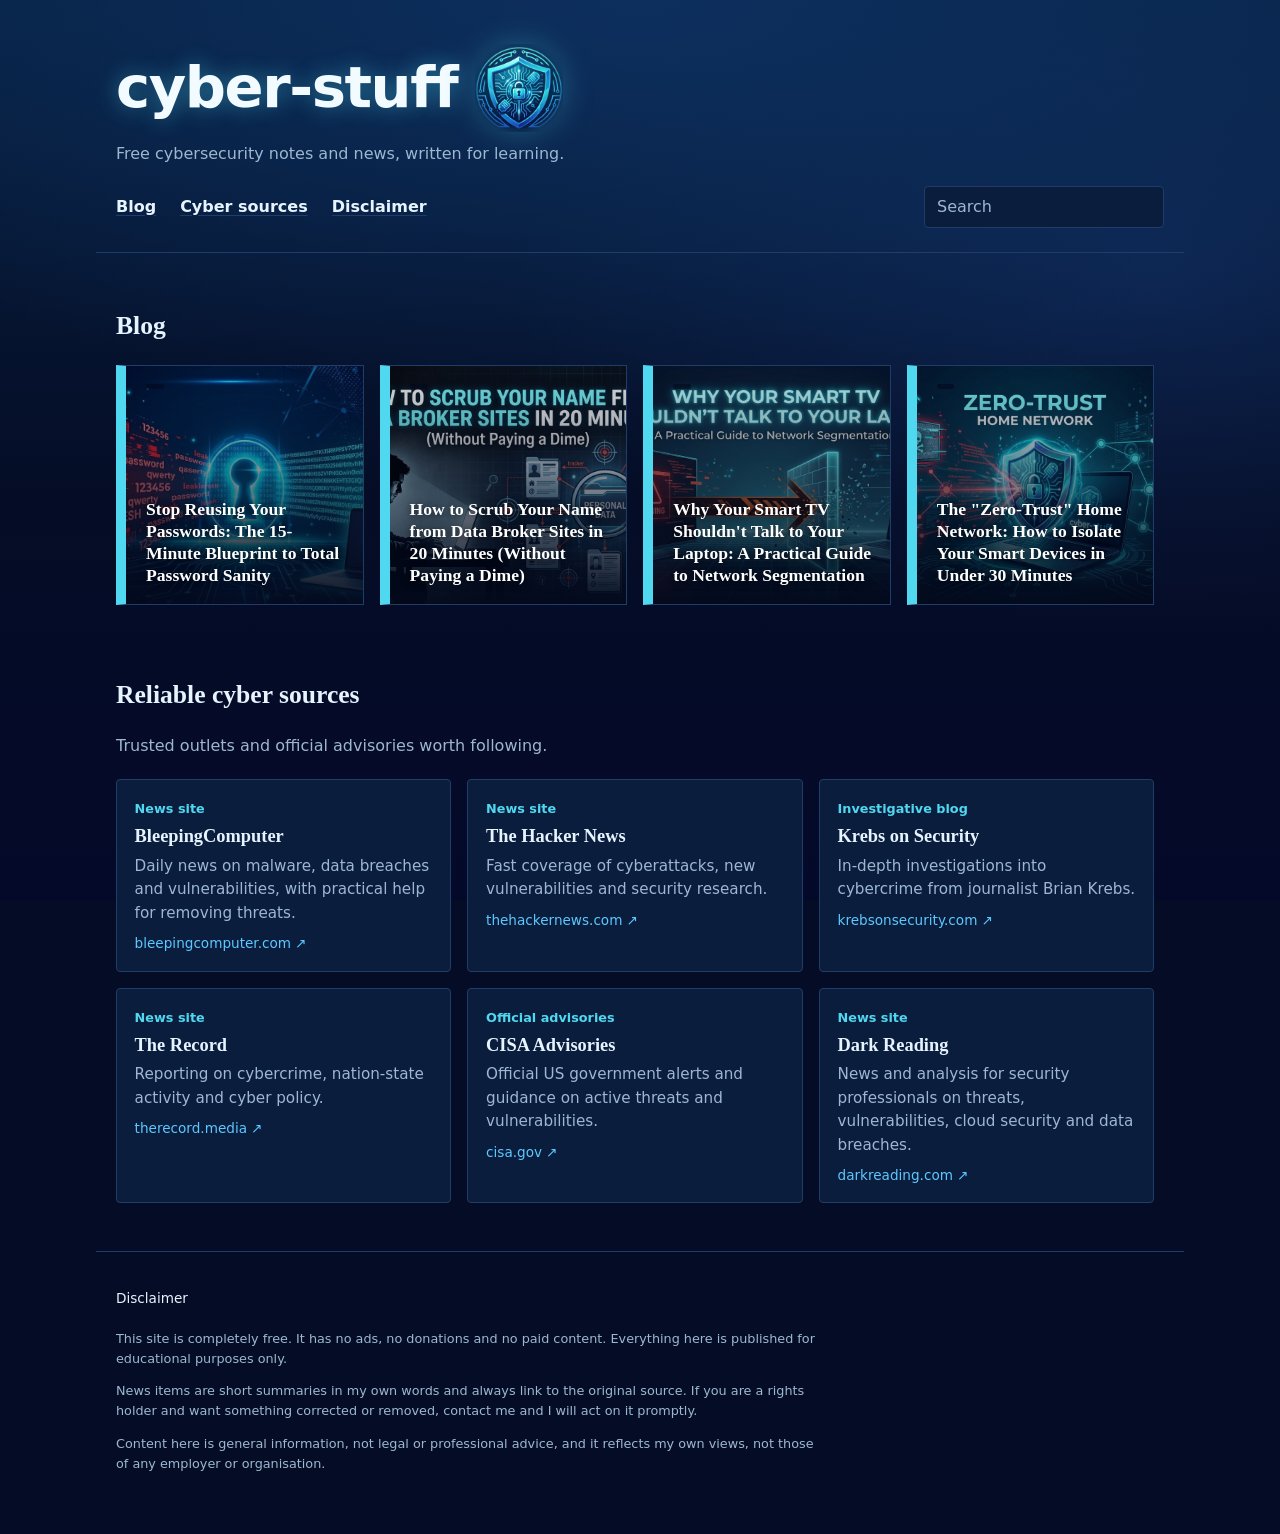
==== index.html @ f1bd8bb1 "Add files via upload" ====
<!DOCTYPE html>
<html lang="en">
<head>
<meta charset="utf-8">
<meta name="viewport" content="width=device-width, initial-scale=1">
<title>cyber-stuff</title>
<link rel="icon" type="image/png" href="favicon.png">
<link rel="stylesheet" href="style.css">
</head>
<body>

<header class="masthead">
  <div class="brand">
    <h1 id="site-name">cyber-stuff</h1>
    <img class="logo" src="logo-mark.png" alt="cyber-stuff logo" width="88" height="88">
  </div>
  <p id="site-tagline">Free cybersecurity notes and news, written for learning.</p>
  <div class="navrow">
    <div class="search">
      <input type="search" id="search" placeholder="Search" aria-label="Search" autocomplete="off"
             aria-controls="search-results" aria-expanded="false">
      <ul id="search-results" role="listbox" hidden></ul>
    </div>
    <nav aria-label="Sections">
      <a href="#blog">Blog</a>
      <a href="#news">Cyber sources</a>
      <a href="#disclaimer">Disclaimer</a>
    </nav>
  </div>
</header>

<main class="layout">
  <section id="blog" aria-labelledby="blog-h">
    <h2 id="blog-h">Blog</h2>
    <div class="tags scroller" id="blog-list" tabindex="0" role="region" aria-label="Blog posts"></div>
  </section>

  <section id="news" aria-labelledby="news-h">
  <h2 id="news-h">Reliable cyber sources</h2>
  <p class="lead">Trusted outlets and official advisories worth following.</p>
  <ul class="sources scroller" id="news-list" tabindex="0" aria-label="Reliable cyber news sources"></ul>
</section>
</main>

<footer id="disclaimer">
  <h2>Disclaimer</h2>
  <p>This site is completely free. It has no ads, no donations and no paid content. Everything here is published for educational purposes only.</p>
  <p>News items are short summaries in my own words and always link to the original source. If you are a rights holder and want something corrected or removed, contact me and I will act on it promptly.</p>
  <p>Content here is general information, not legal or professional advice, and it reflects my own views, not those of any employer or organisation.</p>
</footer>

<script src="posts.js"></script>
<script>
(function () {
  var esc = function (s) {
    var d = document.createElement('div'); d.textContent = s == null ? '' : s; return d.innerHTML;
  };

  document.getElementById('site-name').textContent = SITE.name;
  document.getElementById('site-tagline').textContent = SITE.tagline;
  document.title = SITE.name;

  var blog = document.getElementById('blog-list');
  var posts = blogPosts.length ? blogPosts : [
    { empty: true, kind: 'Recovery tool' },
    { empty: true, kind: 'Security advice' },
    { empty: true, kind: 'Security advice' }
  ];
  blog.innerHTML = posts.map(function (p, i) {
    if (p.empty) {
      return '<article class="tag empty"><span class="kind">' + esc(p.kind) + '</span>' +
        '<h3>Empty slot</h3><p>The next post will appear here.</p></article>';
    }
    if (p.image) {
      return '<article class="tag photo" id="blog-' + i + '" style="background-image:url(\'' + esc(p.image) + '\')">' +
        '<span class="kind">' + esc(p.kind) + '</span>' +
        '<h3><a href="' + esc(p.url) + '">' + esc(p.title) + '</a></h3></article>';
    }
    return '<article class="tag" id="blog-' + i + '"><span class="kind">' + esc(p.kind) + '</span>' +
      '<h3><a href="' + esc(p.url) + '">' + esc(p.title) + '</a></h3>' +
      '<p>' + esc(p.summary) + '</p><time>' + esc(p.date) + '</time></article>';
  }).join('');

 function hostOf(u) {
  try { return new URL(u).hostname.replace(/^www\./, ''); } catch (e) { return u; }
}

//Cybersources formula

var news = document.getElementById('news-list');
var sources = newsSources.length ? newsSources : [{ empty: true }, { empty: true }, { empty: true }, { empty: true }];
news.innerHTML = sources.map(function (s, i) {
  if (s.empty) {
    return '<li class="source empty"><h3>Empty slot</h3><p>A source name, link and short description will appear here.</p></li>';
  }
  return '<li class="source" id="news-' + i + '">' +
    '<span class="stype">' + esc(s.type) + '</span>' +
    '<h3><a href="' + esc(s.url) + '" rel="noopener noreferrer" target="_blank">' + esc(s.name) + '</a></h3>' +
    '<p>' + esc(s.description) + '</p>' +
    '<p class="host">' + esc(hostOf(s.url)) + ' &#8599;</p></li>';
}).join('');

  // Search across blog posts, news items and the disclaimer
  var input = document.getElementById('search');
  var menu = document.getElementById('search-results');

  function entries() {
    var list = [];
    blogPosts.forEach(function (p, i) {
      list.push({ type: 'Blog', title: p.title, id: 'blog-' + i,
        text: [p.title, p.summary, p.kind].join(' ') });
    });
    newsSources.forEach(function (s, i) {
  list.push({ type: 'Source', title: s.name, id: 'news-' + i,
    text: [s.name, s.description, s.type].join(' ') });
  });
    list.push({ type: 'Page', title: 'Disclaimer', id: 'disclaimer',
      text: document.getElementById('disclaimer').textContent });
    return list;
  }

  function closeMenu() { menu.hidden = true; input.setAttribute('aria-expanded', 'false'); }

  function go(id) {
    var el = document.getElementById(id);
    closeMenu();
    if (!el) return;
    el.scrollIntoView({ block: 'center' });
    el.classList.add('hit');
    setTimeout(function () { el.classList.remove('hit'); }, 2500);
  }

  function runSearch() {
    var q = input.value.trim().toLowerCase();
    if (!q) { closeMenu(); return; }
    var found = entries().filter(function (e) { return e.text.toLowerCase().indexOf(q) !== -1; }).slice(0, 8);
    menu.innerHTML = found.length
      ? found.map(function (e) {
          return '<li role="option"><button type="button" data-id="' + esc(e.id) + '">' +
            '<span class="rtype">' + esc(e.type) + '</span> ' + esc(e.title) + '</button></li>';
        }).join('')
      : '<li class="none">No results</li>';
    menu.hidden = false;
    input.setAttribute('aria-expanded', 'true');
  }

  input.addEventListener('input', runSearch);
  input.addEventListener('focus', runSearch);
  input.addEventListener('keydown', function (e) { if (e.key === 'Escape') closeMenu(); });
  menu.addEventListener('click', function (e) {
    var b = e.target.closest('button');
    if (b) go(b.getAttribute('data-id'));
  });
  document.addEventListener('click', function (e) {
    if (!e.target.closest('.search')) closeMenu();
  });
})();
</script>
</body>
</html>
---- style.css ----
:root {
  --paper: #050d26;
  --card: #0b1d3d;
  --ink: #e6f4ff;
  --slate: #9db7d1;
  --line: #1f3d68;
  --amber: #4fd8f0;   /* bright cyan accent: tag strips, focus rings, highlights */
  --teal: #5cc8ff;    /* links and scrollbars */
  --serif: Charter, "Iowan Old Style", "Palatino Linotype", Georgia, serif;
  --sans: system-ui, -apple-system, "Segoe UI", Roboto, sans-serif;
}

* { box-sizing: border-box; }
html {
  scroll-padding-top: 1rem;
  background: var(--paper);
}
body {
  margin: 0;
  min-height: 100vh;
  color: var(--ink);
  font-family: var(--sans);
  line-height: 1.55;
  background:
    radial-gradient(ellipse 80% 45% at 50% 0%, #0d2f5e 0%, rgba(13,47,94,0) 100%),
    radial-gradient(ellipse 50% 40% at 90% 30%, rgba(47,111,224,.18) 0%, rgba(47,111,224,0) 100%),
    linear-gradient(180deg, #072142 0%, #050d26 55%, #040929 100%);
  background-repeat: no-repeat;
  background-attachment: fixed;
}
a { color: var(--teal); text-underline-offset: 3px; }
a:focus-visible { outline: 3px solid var(--amber); outline-offset: 2px; }

/* Masthead with logo */
.masthead {
  max-width: 68rem;
  margin: 0 auto;
  padding: 2.75rem 1.25rem 1.5rem;
  border-bottom: 1px solid var(--line);
}
.brand { display: flex; align-items: center; gap: 1.1rem; margin-bottom: .6rem; }
.masthead h1 {
  font-family: var(--sans);
  font-weight: 700;
  font-size: clamp(2.2rem, 6vw, 3.6rem);
  line-height: 1.05;
  margin: 0;
  letter-spacing: -0.025em;
  color: #f2fbff;
  text-shadow: 0 0 22px rgba(79,216,240,.45);
}
.logo {
  width: clamp(3.5rem, 9vw, 5.5rem);
  height: auto;
  flex: none;
  filter: drop-shadow(0 0 16px rgba(79,216,240,.35));
}
.masthead p { margin: 0 0 1.25rem; color: var(--slate); max-width: 40rem; }
.masthead nav { display: flex; gap: 1.5rem; flex-wrap: wrap; }
.masthead nav a { color: var(--ink); font-weight: 600; text-decoration-color: var(--line); }
.masthead nav a:hover { color: var(--amber); }

/* Layout: blog on top, news below */
.layout {
  max-width: 68rem;
  margin: 0 auto;
  padding: 2rem 1.25rem 1rem;
  display: grid;
  grid-template-columns: 1fr;
  gap: 3rem;
}

section h2, footer h2 {
  font-family: var(--serif);
  font-size: 1.6rem;
  margin-bottom:1.25rem;
}
.lead { margin: 0 0 1.25rem; color: var(--slate); }

/* Blog cards styled as evidence tags */
.tags { display: grid; gap: 1rem; grid-template-columns: repeat(auto-fill, minmax(15rem, 1fr)); }
.tag {
  position: relative;
  background: var(--card);
  border: 1px solid var(--line);
  border-left: 10px solid var(--amber);
  padding: 1.1rem 1.1rem 1.1rem 1.25rem;
  min-height: 10rem;
}
.tag::before {
  content: "";
  position: absolute;
  top: .8rem; right: .8rem;
  width: .8rem; height: .8rem;
  border-radius: 50%;
  border: 2px solid var(--line);
  background: var(--paper);
}
.tag .kind { font-size: .85rem; color: var(--slate); font-weight: 600; }
.tag h3 { font-family: var(--serif); font-size: 1.2rem; line-height: 1.25; margin: .5rem 0 .4rem; }
.tag h3 a { color: var(--ink); text-decoration: none; }
.tag h3 a:hover { text-decoration: underline; }
.tag p { margin: 0 0 .5rem; color: var(--slate); font-size: .95rem; }
time { font-size: .85rem; color: var(--slate); }
.tag.empty { border-left-color: var(--line); border-style: dashed; border-left-width: 10px; background: transparent; }
.tag.empty h3 { color: var(--slate); }


/* Independent scroll areas */
.scroller {
  max-height: 70vh;
  overflow-y: auto;
  padding-right: .6rem;
  scrollbar-width: thin;
  scrollbar-color: var(--teal) var(--line);
}
.scroller::-webkit-scrollbar { width: 8px; }
.scroller::-webkit-scrollbar-track { background: var(--line); border-radius: 4px; }
.scroller::-webkit-scrollbar-thumb { background: var(--teal); border-radius: 4px; }
.scroller:focus-visible { outline: 3px solid var(--amber); outline-offset: 4px; }

/* Footer disclaimer: small, regular weight */
footer {
  max-width: 68rem;
  margin: 2rem auto 0;
  padding: 1.5rem 1.25rem 3rem;
  border-top: 1px solid var(--line);
}
footer h2 { font-family: var(--sans); font-size: .85rem; font-weight: 400; }
footer p { max-width: 44rem; color: var(--slate); font-size: .8rem; font-weight: 400; }

/* Search (right side of the nav row) */
.navrow { display: flex; align-items: center; gap: 1.5rem; flex-wrap: wrap; }
.search { position: relative; width: 15rem; max-width: 100%; order: 2; margin-left: auto; }
.search input {
  width: 100%;
  font: inherit;
  padding: .45rem .75rem;
  color: var(--ink);
  background: var(--card);
  border: 1px solid var(--line);
  border-radius: 4px;
}
.search input::placeholder { color: var(--slate); }
.search input:focus-visible { outline: 3px solid var(--amber); outline-offset: 1px; }
#search-results {
  position: absolute;
  top: calc(100% + 4px);
  left: 0;
  right: 0;
  z-index: 10;
  margin: 0;
  padding: .25rem;
  list-style: none;
  background: var(--card);
  border: 1px solid var(--teal);
  border-radius: 4px;
  max-height: 18rem;
  overflow-y: auto;
}
#search-results[hidden] { display: none; }
#search-results button {
  display: block;
  width: 100%;
  text-align: left;
  font: inherit;
  font-size: .95rem;
  padding: .5rem .6rem;
  color: var(--ink);
  background: none;
  border: 0;
  border-radius: 3px;
  cursor: pointer;
}
#search-results button:hover,
#search-results button:focus-visible { background: #12315c; outline: none; }
#search-results .rtype { color: var(--teal); font-size: .8rem; margin-right: .35rem; }
#search-results .none { padding: .5rem .6rem; color: var(--slate); font-size: .95rem; }
.hit { outline: 3px solid var(--amber); outline-offset: 3px; }

/* Photo cards on the home page */
.tag.photo {
  display: flex;
  flex-direction: column;
  justify-content: space-between;
  min-height: 15rem;
  background-color: var(--card);
  background-size: cover;
  background-position: center;
  isolation: isolate;
  overflow: hidden;
}
.tag.photo::before { display: none; }
.tag.photo::after {
  content: "";
  position: absolute;
  inset: 0;
  z-index: -1;
  background: linear-gradient(to top, rgba(3,9,28,.93) 0%, rgba(3,9,28,.55) 45%, rgba(3,9,28,.12) 100%);
}
.tag.photo .kind {
  align-self: flex-start;
  margin: 0;
  padding: .15rem .55rem;
  color: #c9efff;
  background: rgba(3,9,28,.6);
  border-radius: 3px;
}
.tag.photo h3 { margin: 2.5rem 0 0; font-size: 1.1rem; color: #fff; text-shadow: 0 1px 8px rgba(0,0,0,.7); }
.tag.photo h3 a { color: #fff; }
.tag.photo h3 a::after { content: ""; position: absolute; inset: 0; z-index: 1; }
.tag.photo:hover h3 a { text-decoration: underline; }

/* Blog post pages */
.post-head {
  max-width: 46rem;
  margin: 0 auto;
  padding: 1.75rem 1.25rem .5rem;
  display: flex;
  align-items: center;
  justify-content: space-between;
  gap: 1rem;
  flex-wrap: wrap;
}
.brand-link { display: inline-flex; align-items: center; gap: .6rem; color: var(--ink); font-weight: 700; text-decoration: none; letter-spacing: -0.01em; }
.logo-sm { width: 2.5rem; height: auto; filter: drop-shadow(0 0 10px rgba(79,216,240,.35)); }
.post-head .back { font-size: .95rem; }
.post { max-width: 46rem; margin: 0 auto; padding: 1.5rem 1.25rem 2rem; }
.post .meta { margin: 0 0 .4rem; color: var(--slate); font-size: .9rem; }
.post h1 { font-family: var(--serif); font-size: clamp(1.8rem, 4.5vw, 2.6rem); line-height: 1.15; margin: 0 0 1.5rem; letter-spacing: -0.015em; color: #f2fbff; }
.post h2 { font-family: var(--serif); font-size: 1.6rem; line-height: 1.25; margin: 2.4rem 0 .6rem; }
.post h3 { font-family: var(--serif); font-size: 1.25rem; margin: 1.8rem 0 .4rem; color: var(--amber); }
.post p, .post li { font-size: 1.08rem; line-height: 1.7; }
.post p { margin: 0 0 1rem; }
.post ul { padding-left: 1.3rem; margin: 0 0 1rem; }
.post li { margin-bottom: .4rem; }
.post strong { color: #fff; }
.post figure { margin: 2rem 0; }
.post img { display: block; max-width: 100%; height: auto; border-radius: 4px; border: 1px solid var(--line); background: #fff; }

/* Wide comparison table inside a blog post */
.table-wrap {
  width: min(68rem, calc(100vw - 2.5rem));
  margin: 1.5rem 0 2rem;
  position: relative;
  left: 50%;
  transform: translateX(-50%);
  overflow-x: auto;
  border: 1px solid var(--line);
  border-radius: 4px;
  scrollbar-width: thin;
  scrollbar-color: var(--teal) var(--line);
}
.table-wrap:focus-visible { outline: 3px solid var(--amber); outline-offset: 3px; }
table.compare { border-collapse: collapse; width: 100%; min-width: 60rem; font-size: .9rem; }
table.compare th, table.compare td {
  padding: .75rem .8rem;
  text-align: left;
  vertical-align: top;
  border-bottom: 1px solid var(--line);
  line-height: 1.45;
}
table.compare thead th { background: var(--card); color: var(--amber); font-size: .85rem; white-space: nowrap; }
table.compare tbody th { color: #fff; font-weight: 700; white-space: nowrap; }
table.compare tbody tr:nth-child(even) { background: rgba(11,29,61,.55); }
table.compare tbody tr:last-child th, table.compare tbody tr:last-child td { border-bottom: 0; }
table.compare ul { margin: 0; padding-left: 1.1rem; }
.post table.compare li { font-size: inherit; line-height: 1.45; margin-bottom: .3rem; }

/* ===== Responsive layout: desktop, tablet, mobile ===== */

/* Prevent any sideways page scroll (the wide table scrolls inside its own box) */
body { overflow-x: hidden; }
img { max-width: 100%; }

/* Very large screens: scale everything up slightly */
@media (min-width: 1400px) {
  html { font-size: 106.25%; }
}

/* Tablet (up to 900px) */
@media (max-width: 900px) {
  .masthead { padding: 2rem 1.25rem 1.25rem; }
  .layout { padding-top: 1.5rem; gap: 2.25rem; }
  .tags { grid-template-columns: repeat(2, minmax(0, 1fr)); }
  .scroller { max-height: 65vh; }
  .post-head, .post { max-width: 40rem; }
}

/* Mobile (up to 600px) */
@media (max-width: 600px) {
  .masthead { padding: 1.5rem 1rem 1rem; }
  .masthead h1 { font-size: 2rem; }
  .brand { gap: .75rem; }
  .logo { width: 3.25rem; }

  /* Navigation: links first, search below at full width */
  .navrow { gap: .9rem; }
  .masthead nav { gap: 1.1rem; }
  .masthead nav a { padding: .35rem 0; }
  .search { order: 2; width: 100%; margin-left: 0; }
  .search input { font-size: 16px; padding: .6rem .8rem; } /* 16px stops iPhone auto-zoom */
  #search-results button { padding: .75rem .6rem; }          /* bigger touch targets */

  /* Layout */
  .layout { padding: 1.25rem 1rem .5rem; gap: 2rem; }
  section h2 { font-size: 1.4rem; }
  .tags { grid-template-columns: 1fr; }
  .tag.photo { min-height: 12.5rem; }
  .scroller { max-height: 60vh; padding-right: .4rem; }

  /* Blog post pages */
  .post-head { padding: 1.25rem 1rem .25rem; }
  .post { padding: 1rem 1rem 1.5rem; }
  .post h1 { font-size: 1.7rem; }
  .post h2 { font-size: 1.35rem; margin-top: 2rem; }
  .post p, .post li { font-size: 1.02rem; line-height: 1.65; }
  .table-wrap { margin: 1.25rem 0 1.5rem; }

  /* Footer */
  footer { padding: 1.25rem 1rem 2.5rem; }
}

/* Reliable news sources */
.sources {
  list-style: none;
  margin: 0;
  padding: 0 .6rem 0 0;
  display: grid;
  gap: 1rem;
  grid-template-columns: repeat(auto-fill, minmax(min(17rem, 100%), 1fr));
}
.source {
  position: relative;
  background: var(--card);
  border: 1px solid var(--line);
  border-radius: 4px;
  padding: 1rem 1.1rem;
}
.source:hover { border-color: var(--teal); }
.source:focus-within { outline: 3px solid var(--amber); outline-offset: 2px; }
.source .stype {
  display: inline-block;
  font-size: .8rem;
  font-weight: 600;
  color: var(--amber);
  margin-bottom: .4rem;
}
.source h3 { font-family: var(--serif); font-size: 1.15rem; line-height: 1.25; margin: 0 0 .4rem; }
.source h3 a { color: var(--ink); text-decoration: none; }
.source h3 a:focus-visible { outline: none; }
.source h3 a::after { content: ""; position: absolute; inset: 0; }   /* whole card is clickable */
.source p { margin: 0 0 .5rem; color: var(--slate); font-size: .95rem; }
.source .host { margin: 0; font-size: .85rem; color: var(--teal); }
.source.empty { border-style: dashed; background: transparent; }
.source.empty h3 { color: var(--slate); }
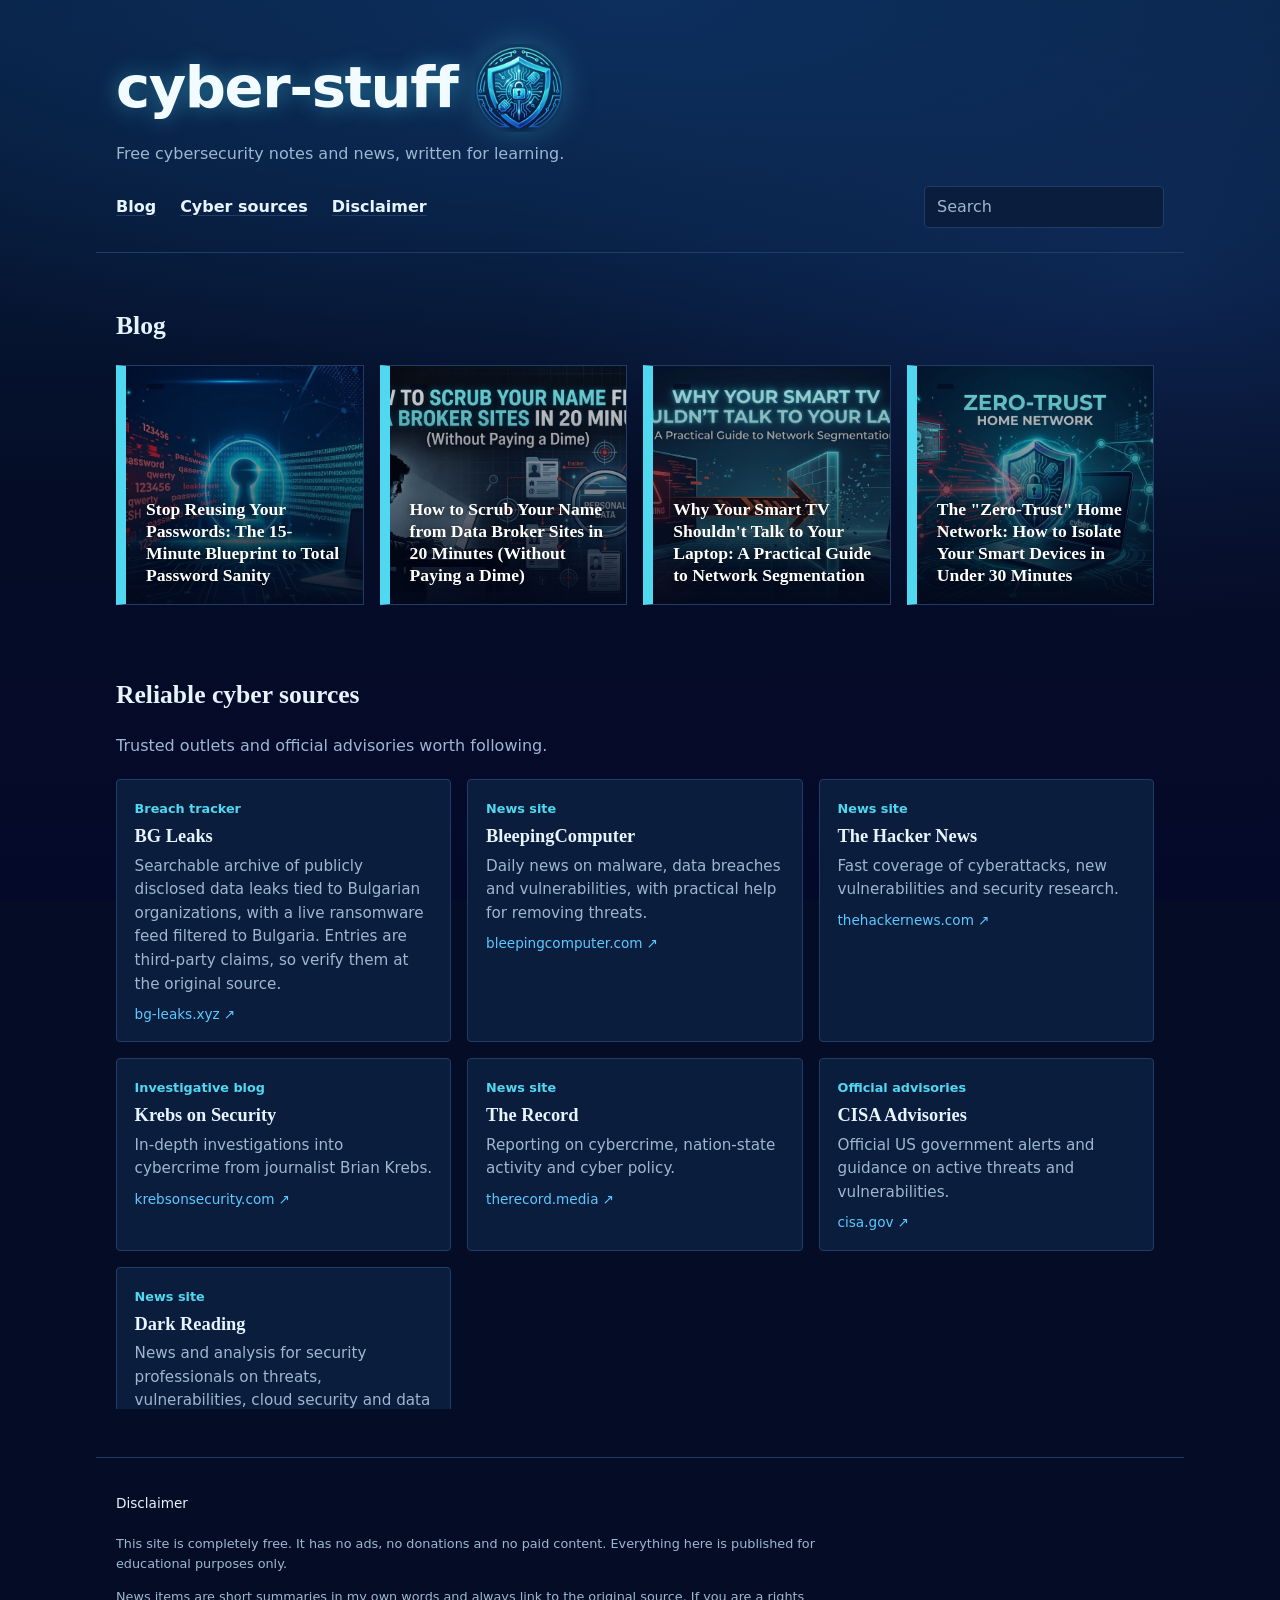
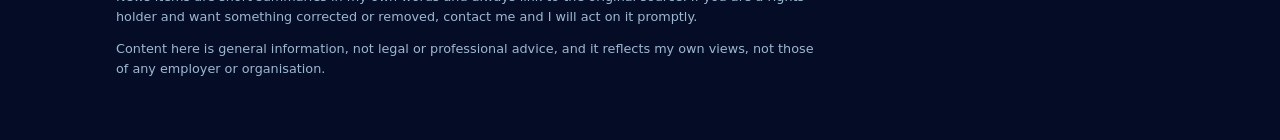
==== commit 42a864b1: "Update script to clean address in production" ====
--- a/index.html
+++ b/index.html
@@ -52,6 +52,10 @@
 <script src="posts.js"></script>
 <script>
 (function () {
+  // Show the clean address (no "index.html") once the site is online
+if (location.protocol.indexOf('http') === 0 && /index\.html$/.test(location.pathname)) {
+  history.replaceState(null, '', location.pathname.replace(/index\.html$/, '') + location.search + location.hash);
+}
   var esc = function (s) {
     var d = document.createElement('div'); d.textContent = s == null ? '' : s; return d.innerHTML;
   };
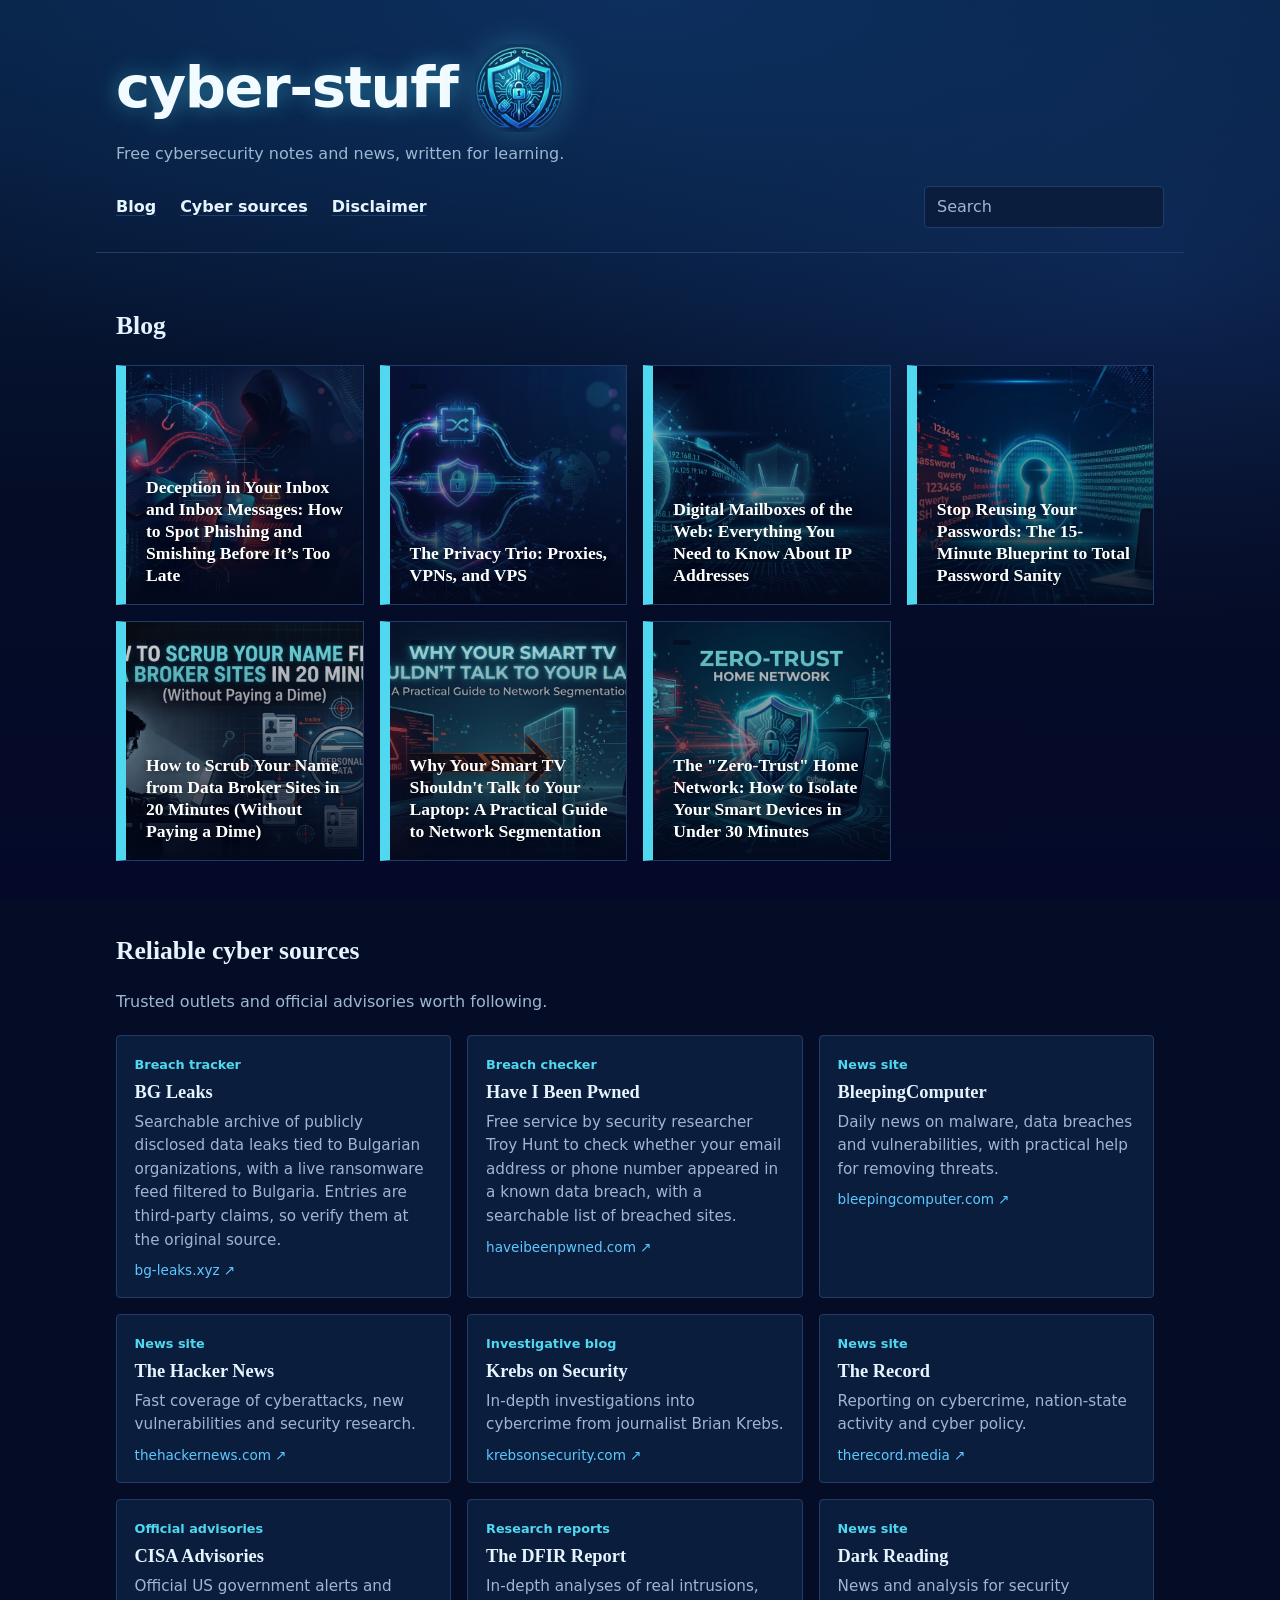
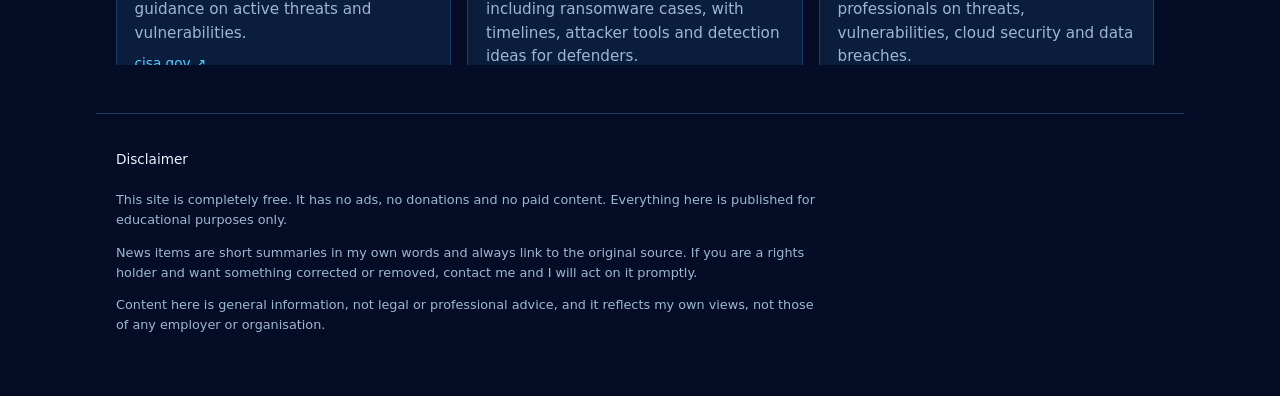
==== commit 561fab03: "Add GoatCounter script for analytics tracking" ====
--- a/index.html
+++ b/index.html
@@ -160,5 +160,7 @@
   });
 })();
 </script>
+  <script data-goatcounter="https://cyberstuff.goatcounter.com/count"
+        async src="//gc.zgo.at/count.js"></script>
 </body>
 </html>
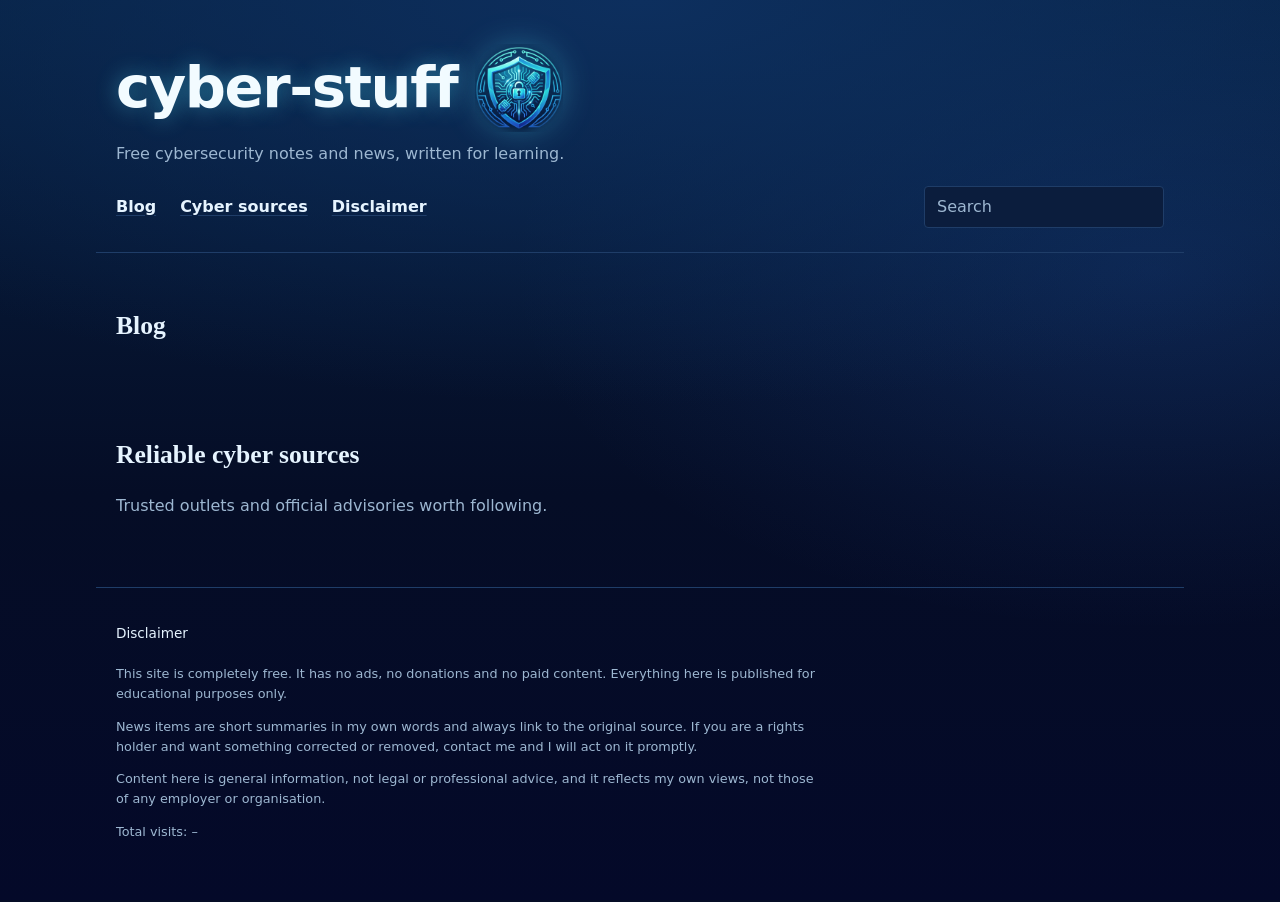
==== commit 1de495bc: "Implement visit count tracking with GoatCounter Added visit count display and integrated GoatCounter" ====
--- a/index.html
+++ b/index.html
@@ -47,6 +47,7 @@
   <p>This site is completely free. It has no ads, no donations and no paid content. Everything here is published for educational purposes only.</p>
   <p>News items are short summaries in my own words and always link to the original source. If you are a rights holder and want something corrected or removed, contact me and I will act on it promptly.</p>
   <p>Content here is general information, not legal or professional advice, and it reflects my own views, not those of any employer or organisation.</p>
+  <p class="visits">Total visits: <span id="visit-count">–</span></p>
 </footer>
 
 <script src="posts.js"></script>
@@ -158,6 +159,15 @@
   document.addEventListener('click', function (e) {
     if (!e.target.closest('.search')) closeMenu();
   });
+  
+// Show the total visit count from GoatCounter
+(function () {
+  var r = new XMLHttpRequest();
+  r.addEventListener('load', function () {
+    try { document.getElementById('visit-count').textContent = JSON.parse(this.responseText).count; } catch (e) {}
+  });
+  r.open('GET', 'https://cyberstuff.goatcounter.com/counter/TOTAL.json');
+  r.send();
 })();
 </script>
   <script data-goatcounter="https://cyberstuff.goatcounter.com/count"
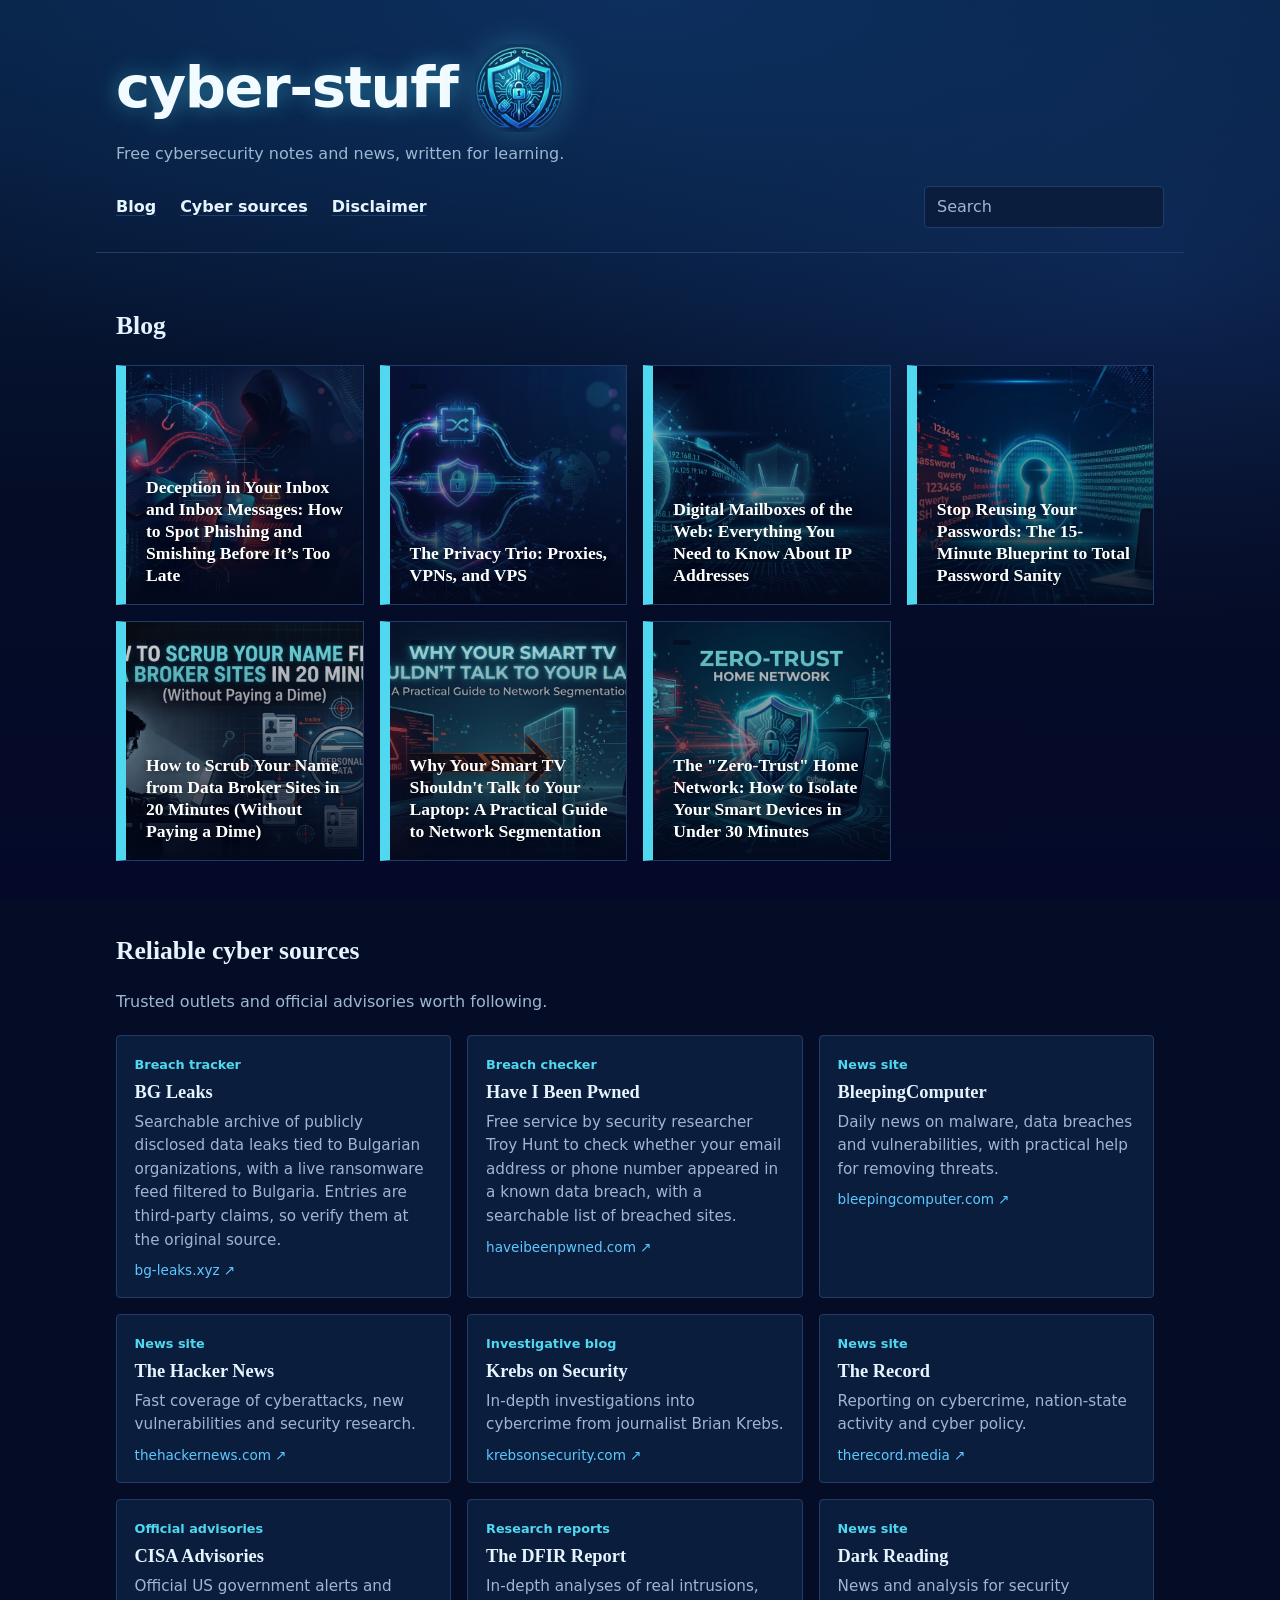
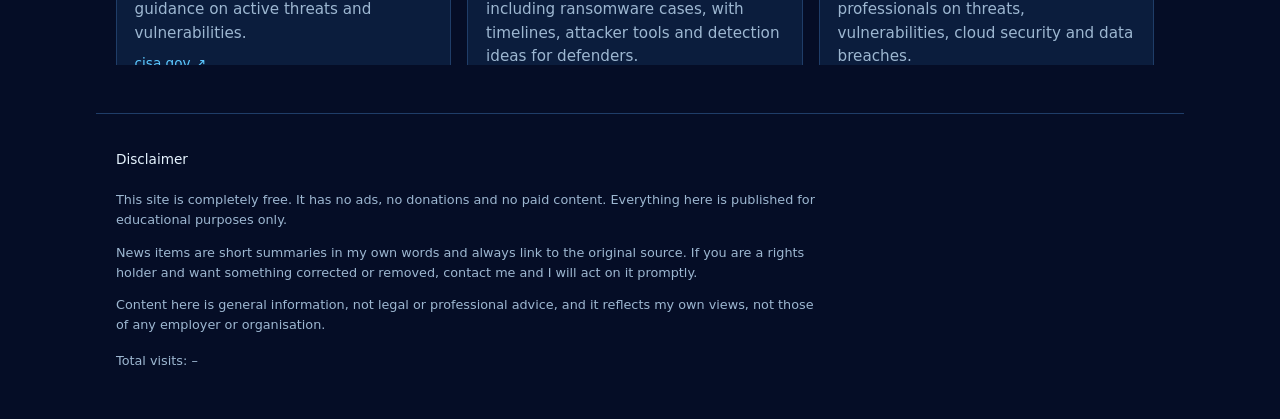
==== commit c57c31d2: "Fix script tags in index.html" ====
--- a/index.html
+++ b/index.html
@@ -168,6 +168,7 @@
   });
   r.open('GET', 'https://cyberstuff.goatcounter.com/counter/TOTAL.json');
   r.send();
+})()
 })();
 </script>
   <script data-goatcounter="https://cyberstuff.goatcounter.com/count"
--- a/style.css
+++ b/style.css
@@ -353,4 +353,5 @@
 .source p { margin: 0 0 .5rem; color: var(--slate); font-size: .95rem; }
 .source .host { margin: 0; font-size: .85rem; color: var(--teal); }
 .source.empty { border-style: dashed; background: transparent; }
-.source.empty h3 { color: var(--slate); }+.source.empty h3 { color: var(--slate); }
+.visits { margin: 1rem 0 0; font-size: .8rem; color: var(--slate); }
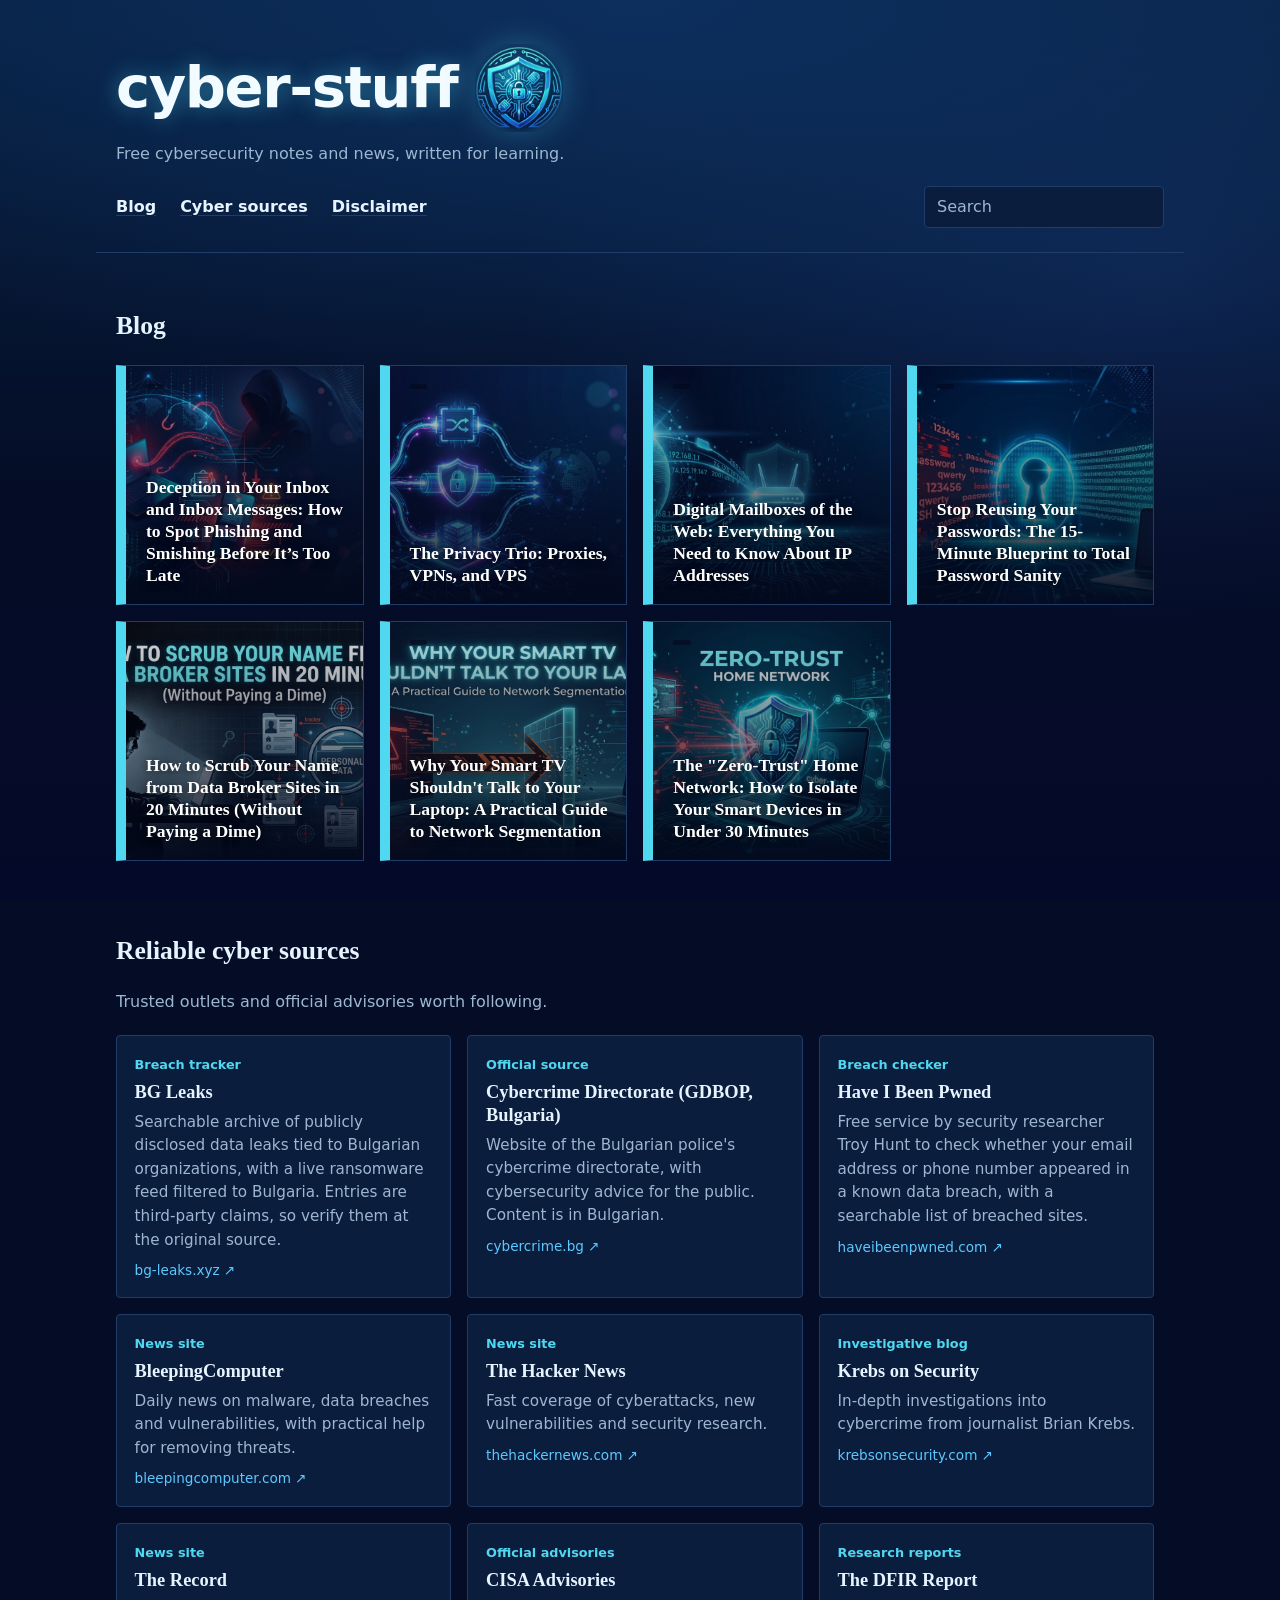
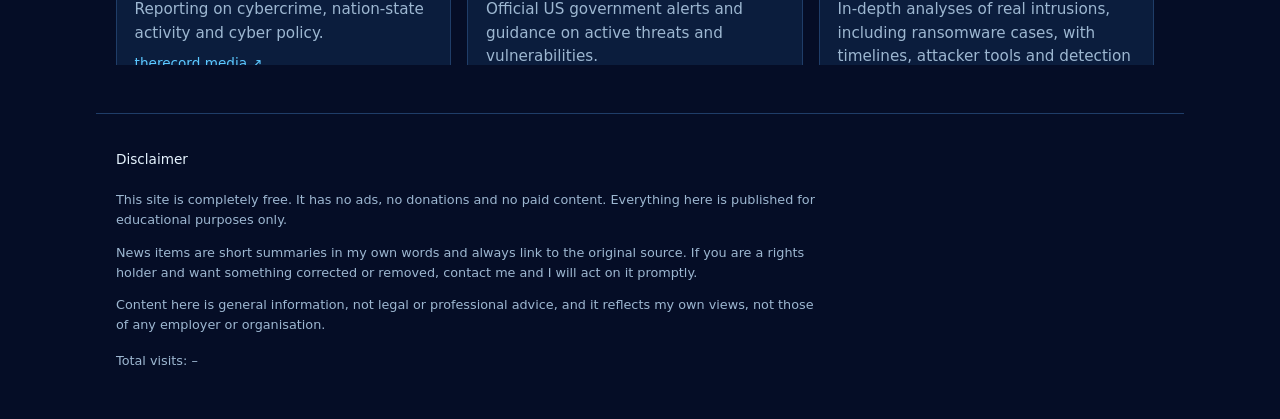
==== commit d637b17d: "Remove GoatCounter visit count functionality Removed GoatCounter visit count script and related code" ====
--- a/index.html
+++ b/index.html
@@ -159,19 +159,7 @@
   document.addEventListener('click', function (e) {
     if (!e.target.closest('.search')) closeMenu();
   });
-  
-// Show the total visit count from GoatCounter
-(function () {
-  var r = new XMLHttpRequest();
-  r.addEventListener('load', function () {
-    try { document.getElementById('visit-count').textContent = JSON.parse(this.responseText).count; } catch (e) {}
-  });
-  r.open('GET', 'https://cyberstuff.goatcounter.com/counter/TOTAL.json');
-  r.send();
-})()
 })();
 </script>
-  <script data-goatcounter="https://cyberstuff.goatcounter.com/count"
-        async src="//gc.zgo.at/count.js"></script>
 </body>
 </html>
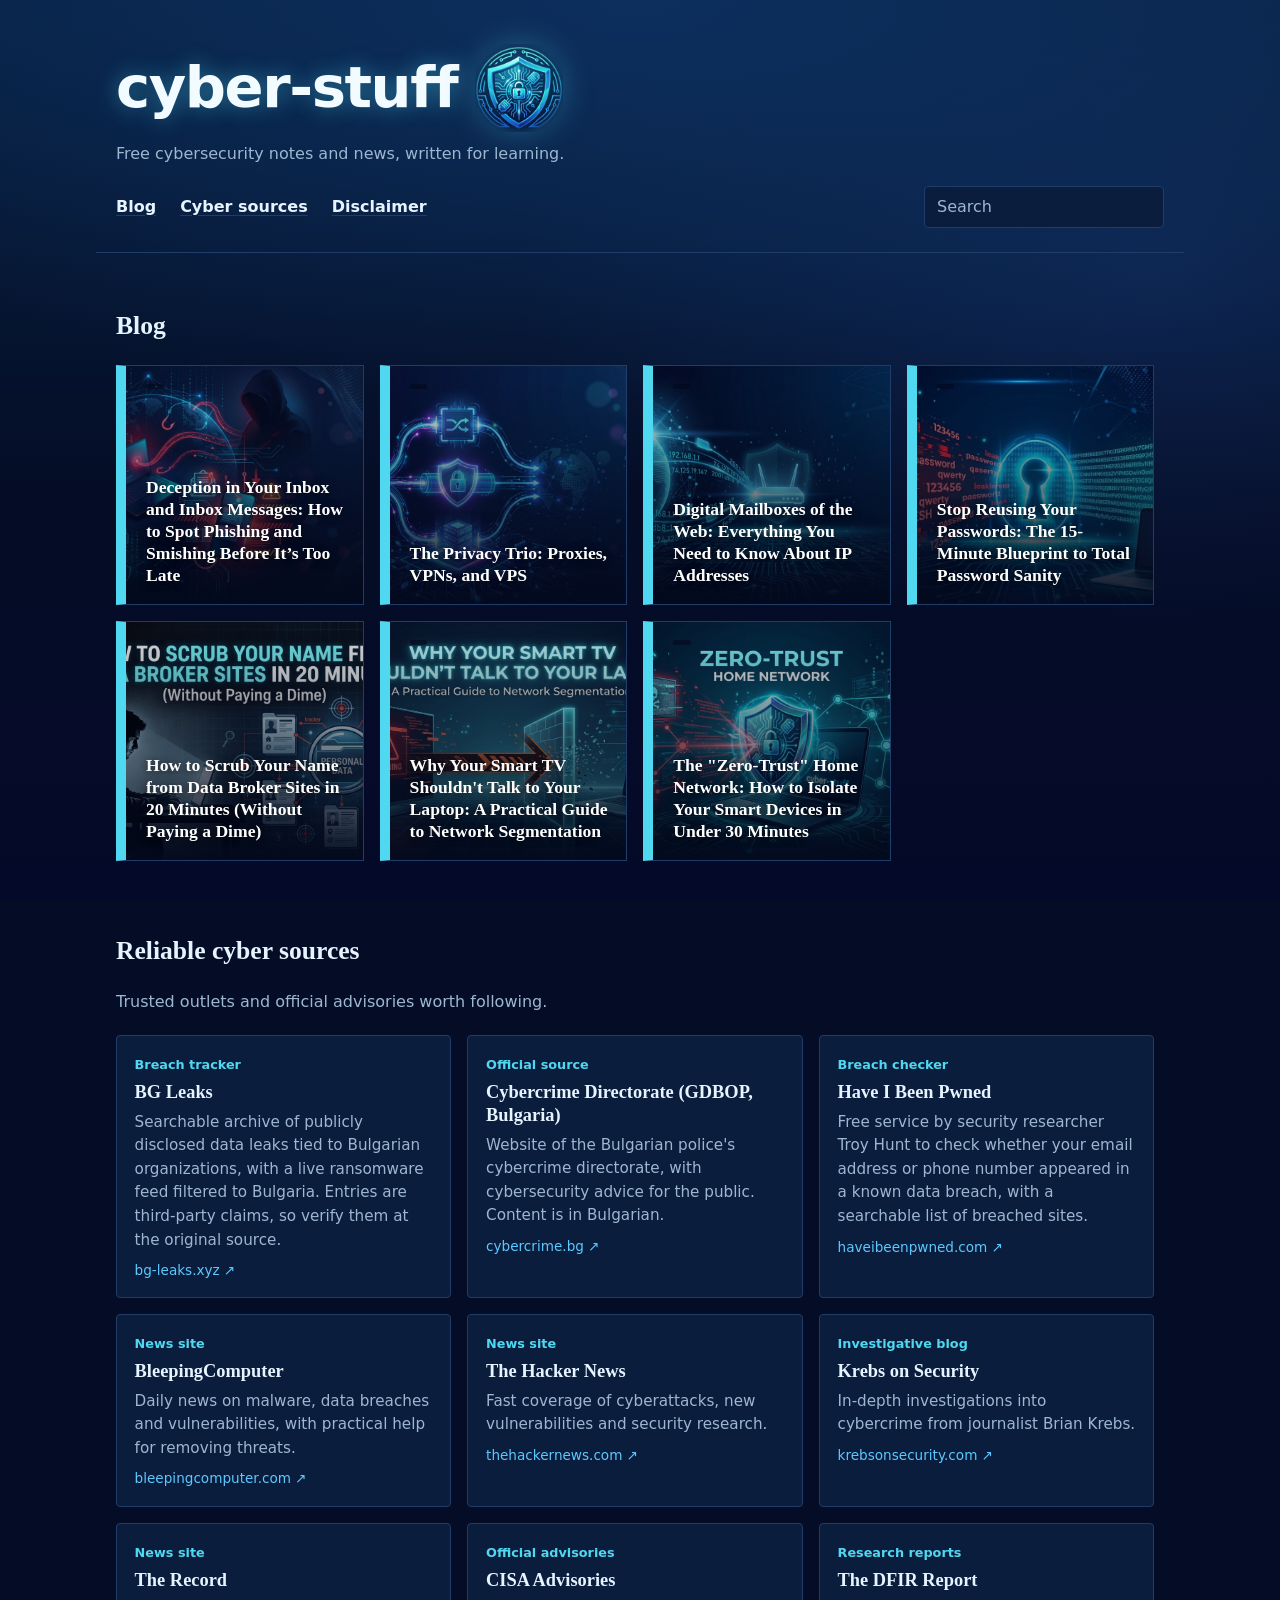
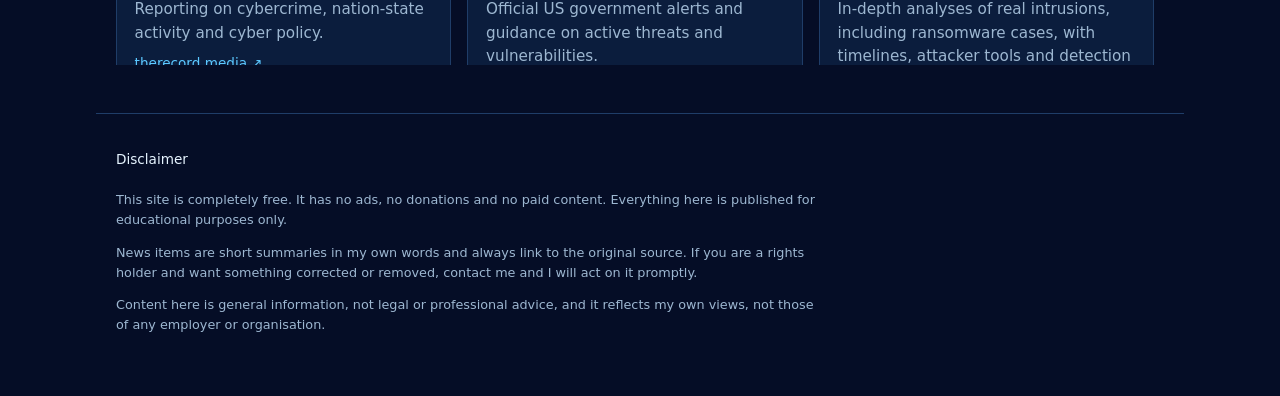
==== commit c63f56f7: "Remove total visits paragraph from footer" ====
--- a/index.html
+++ b/index.html
@@ -47,7 +47,6 @@
   <p>This site is completely free. It has no ads, no donations and no paid content. Everything here is published for educational purposes only.</p>
   <p>News items are short summaries in my own words and always link to the original source. If you are a rights holder and want something corrected or removed, contact me and I will act on it promptly.</p>
   <p>Content here is general information, not legal or professional advice, and it reflects my own views, not those of any employer or organisation.</p>
-  <p class="visits">Total visits: <span id="visit-count">–</span></p>
 </footer>
 
 <script src="posts.js"></script>
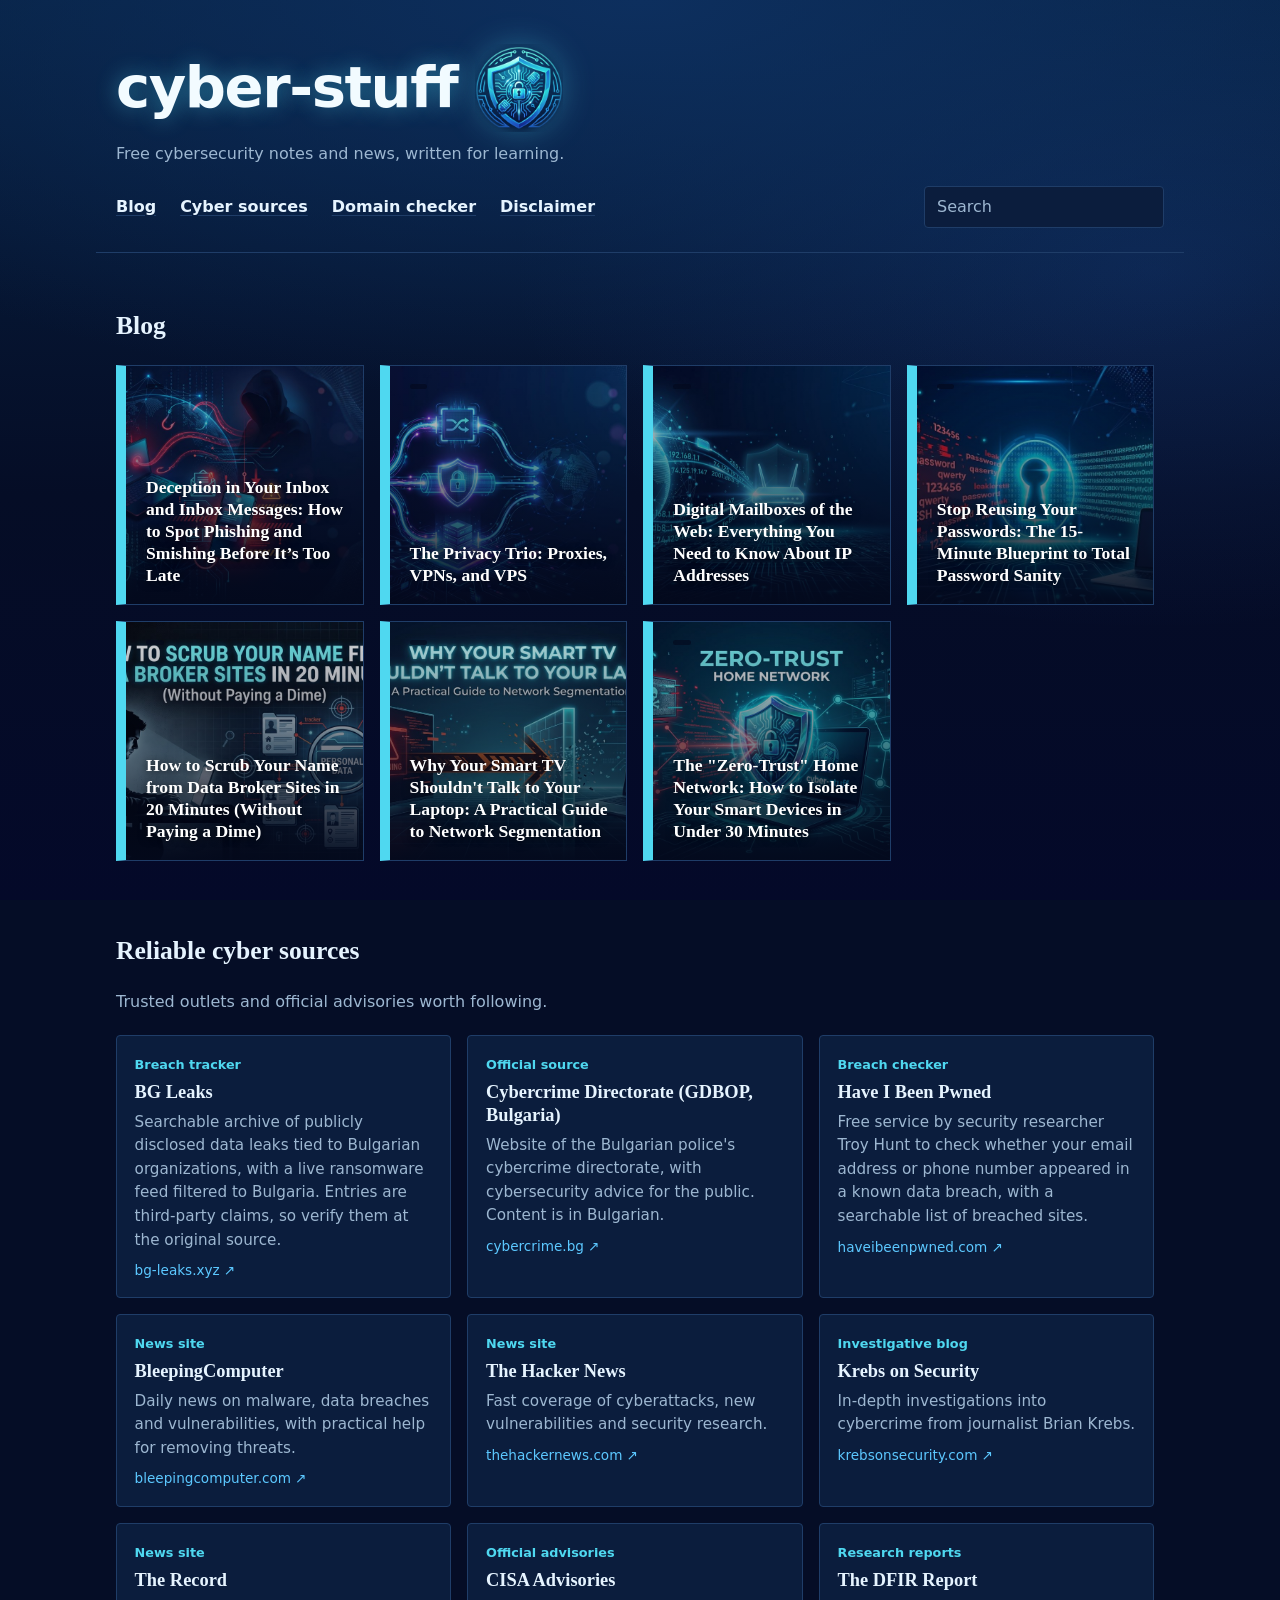
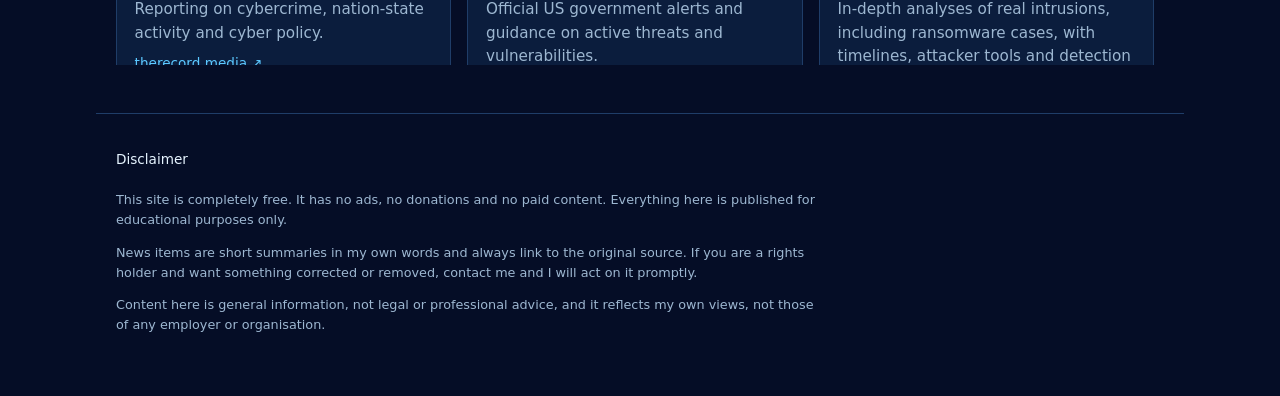
==== commit 428073b0: "Add link to Domain checker in navigation" ====
--- a/index.html
+++ b/index.html
@@ -24,6 +24,7 @@
     <nav aria-label="Sections">
       <a href="#blog">Blog</a>
       <a href="#news">Cyber sources</a>
+      <a href="phishing-checker.html">Domain checker</a>
       <a href="#disclaimer">Disclaimer</a>
     </nav>
   </div>
--- a/style.css
+++ b/style.css
@@ -354,4 +354,4 @@
 .source .host { margin: 0; font-size: .85rem; color: var(--teal); }
 .source.empty { border-style: dashed; background: transparent; }
 .source.empty h3 { color: var(--slate); }
-.visits { margin: 1rem 0 0; font-size: .8rem; color: var(--slate); }
+
